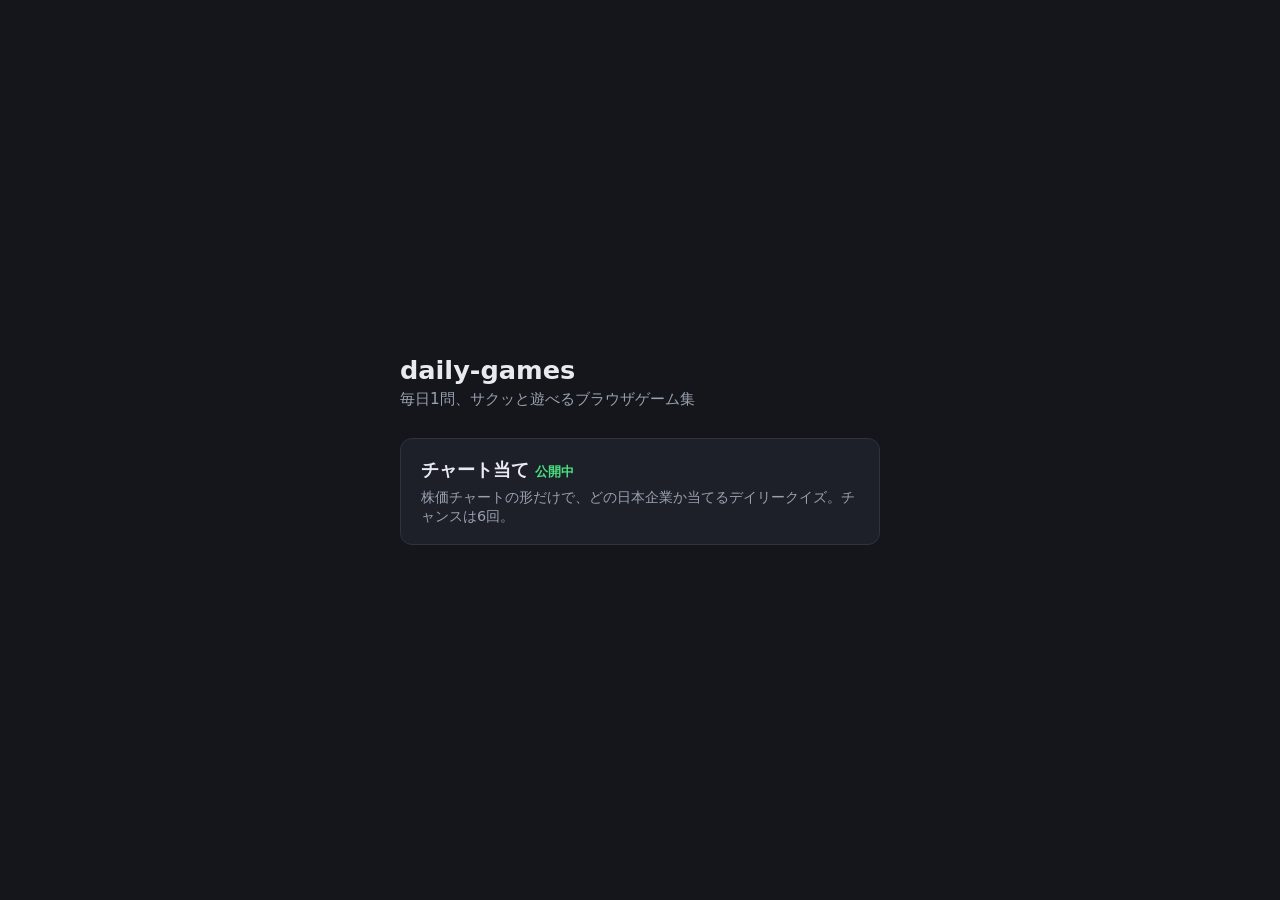
==== index.html @ 8954d0c3 "Add chart-guess daily quiz prototype with landing page Co-authored-by: Cursor <cursoragent@cursor.co" ====
<!DOCTYPE html>
<html lang="ja">
<head>
<meta charset="UTF-8" />
<meta name="viewport" content="width=device-width, initial-scale=1.0" />
<title>daily-games — 毎日遊べるミニゲーム集</title>
<meta name="description" content="毎日1問のデイリーブラウザゲーム集。" />
<style>
  :root { color-scheme: dark; }
  body {
    margin: 0;
    font-family: "Hiragino Sans", "Yu Gothic", system-ui, sans-serif;
    background: #14161c;
    color: #e8eaf0;
    display: flex;
    min-height: 100vh;
    align-items: center;
    justify-content: center;
  }
  .wrap { max-width: 480px; padding: 32px 20px; }
  h1 { font-size: 1.6rem; margin: 0 0 4px; }
  .sub { color: #9aa1b0; margin: 0 0 28px; font-size: .95rem; }
  a.game {
    display: block;
    background: #1d2029;
    border: 1px solid #2e3340;
    border-radius: 12px;
    padding: 18px 20px;
    text-decoration: none;
    color: inherit;
    transition: border-color .15s;
  }
  a.game:hover { border-color: #4ade80; }
  .game h2 { margin: 0 0 6px; font-size: 1.15rem; }
  .game p { margin: 0; color: #9aa1b0; font-size: .9rem; }
  .badge { color: #4ade80; font-size: .8rem; }
</style>
</head>
<body>
<div class="wrap">
  <h1>daily-games</h1>
  <p class="sub">毎日1問、サクッと遊べるブラウザゲーム集</p>
  <a class="game" href="./chart-guess/">
    <h2>チャート当て <span class="badge">公開中</span></h2>
    <p>株価チャートの形だけで、どの日本企業か当てるデイリークイズ。チャンスは6回。</p>
  </a>
</div>
</body>
</html>
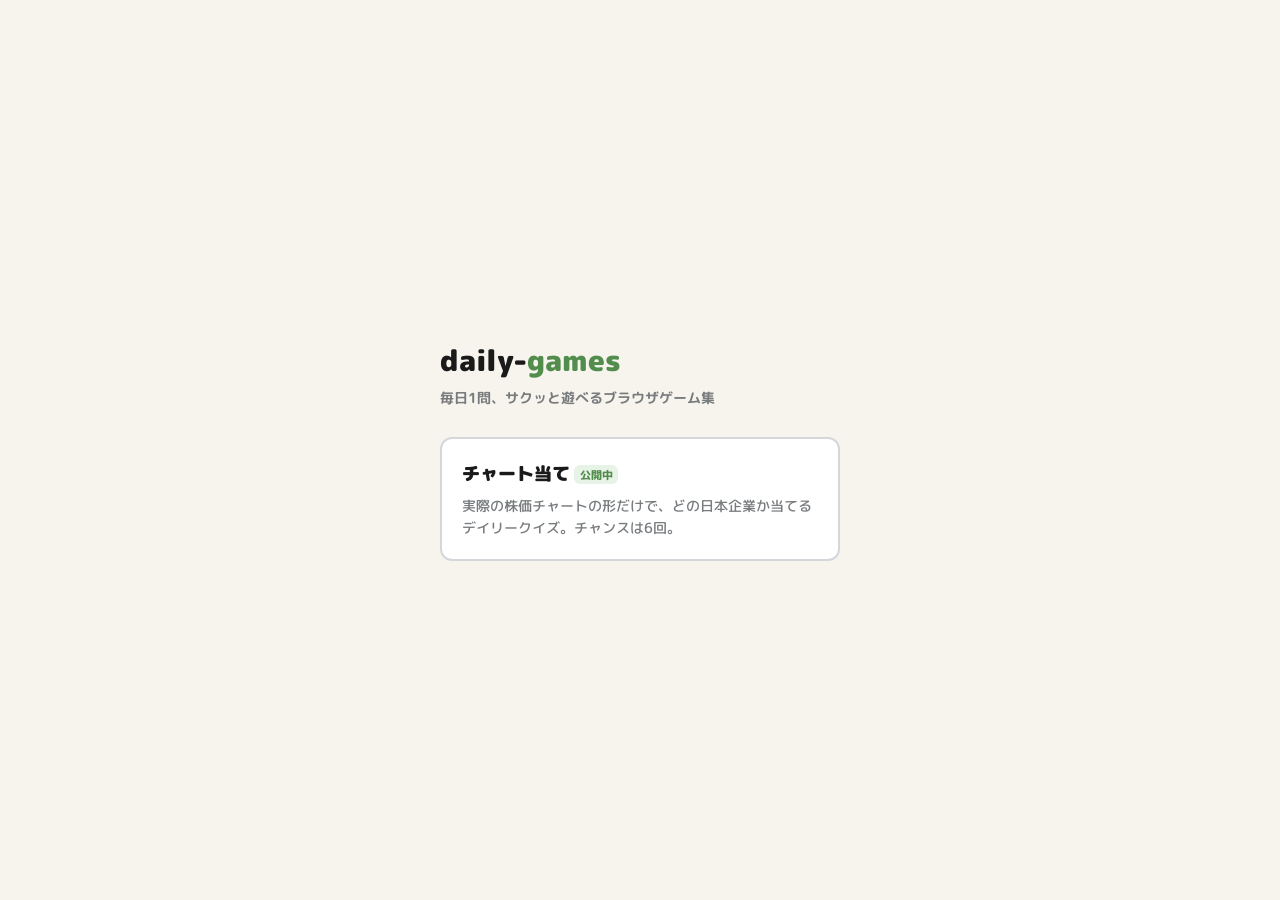
==== commit a45b24f0: "Add OGP and Twitter card meta tags with share image Co-authored-by: Cursor <cursoragent@cursor.com>" ====
--- a/index.html
+++ b/index.html
@@ -4,45 +4,73 @@
 <meta charset="UTF-8" />
 <meta name="viewport" content="width=device-width, initial-scale=1.0" />
 <title>daily-games — 毎日遊べるミニゲーム集</title>
-<meta name="description" content="毎日1問のデイリーブラウザゲーム集。" />
+<meta name="description" content="毎日1問のデイリーブラウザゲーム集。チャート当てなど、サクッと遊べるクイズを公開中。" />
+<link rel="canonical" href="https://kennatsu.github.io/daily-games/" />
+<meta property="og:type" content="website" />
+<meta property="og:locale" content="ja_JP" />
+<meta property="og:site_name" content="daily-games" />
+<meta property="og:title" content="daily-games — 毎日遊べるミニゲーム集" />
+<meta property="og:description" content="毎日1問のデイリーブラウザゲーム集。日本株チャートクイズ「チャート当て」公開中。" />
+<meta property="og:url" content="https://kennatsu.github.io/daily-games/" />
+<meta property="og:image" content="https://kennatsu.github.io/daily-games/og-image.png" />
+<meta property="og:image:width" content="1200" />
+<meta property="og:image:height" content="630" />
+<meta property="og:image:alt" content="daily-games — 毎日遊べるミニゲーム集" />
+<meta name="twitter:card" content="summary_large_image" />
+<meta name="twitter:title" content="daily-games — 毎日遊べるミニゲーム集" />
+<meta name="twitter:description" content="毎日1問のデイリーブラウザゲーム集。チャート当て公開中。" />
+<meta name="twitter:image" content="https://kennatsu.github.io/daily-games/og-image.png" />
+<meta name="twitter:image:alt" content="daily-games — 毎日遊べるミニゲーム集" />
+<link rel="preconnect" href="https://fonts.googleapis.com" />
+<link rel="preconnect" href="https://fonts.gstatic.com" crossorigin />
+<link href="https://fonts.googleapis.com/css2?family=M+PLUS+Rounded+1c:wght@700;900&display=swap" rel="stylesheet" />
 <style>
-  :root { color-scheme: dark; }
+  * { margin: 0; padding: 0; box-sizing: border-box; }
   body {
-    margin: 0;
-    font-family: "Hiragino Sans", "Yu Gothic", system-ui, sans-serif;
-    background: #14161c;
-    color: #e8eaf0;
+    font-family: "M PLUS Rounded 1c", "Hiragino Sans", "Yu Gothic", sans-serif;
+    background: #f7f4ed;
+    color: #1a1a1b;
     display: flex;
     min-height: 100vh;
     align-items: center;
     justify-content: center;
   }
-  .wrap { max-width: 480px; padding: 32px 20px; }
-  h1 { font-size: 1.6rem; margin: 0 0 4px; }
-  .sub { color: #9aa1b0; margin: 0 0 28px; font-size: .95rem; }
+  .wrap { max-width: 440px; width: 100%; padding: 32px 20px; }
+  h1 { font-size: 1.8rem; font-weight: 900; margin-bottom: 6px; }
+  h1 .accent { color: #538d4e; }
+  .sub { color: #787c7e; margin-bottom: 28px; font-size: 0.9rem; font-weight: 700; }
   a.game {
     display: block;
-    background: #1d2029;
-    border: 1px solid #2e3340;
+    background: #fff;
+    border: 2px solid #d3d6da;
     border-radius: 12px;
-    padding: 18px 20px;
+    padding: 20px;
     text-decoration: none;
     color: inherit;
-    transition: border-color .15s;
+    transition: border-color 0.15s;
   }
-  a.game:hover { border-color: #4ade80; }
-  .game h2 { margin: 0 0 6px; font-size: 1.15rem; }
-  .game p { margin: 0; color: #9aa1b0; font-size: .9rem; }
-  .badge { color: #4ade80; font-size: .8rem; }
+  a.game:hover { border-color: #6aaa64; }
+  .game h2 { font-size: 1.15rem; font-weight: 900; margin-bottom: 8px; }
+  .badge {
+    color: #538d4e;
+    background: #e8f3e7;
+    border-radius: 6px;
+    font-size: 0.68rem;
+    font-weight: 800;
+    padding: 0.15em 0.5em;
+    margin-left: 0.4em;
+    vertical-align: middle;
+  }
+  .game p { color: #787c7e; font-size: 0.85rem; line-height: 1.65; font-weight: 500; }
 </style>
 </head>
 <body>
 <div class="wrap">
-  <h1>daily-games</h1>
+  <h1>daily-<span class="accent">games</span></h1>
   <p class="sub">毎日1問、サクッと遊べるブラウザゲーム集</p>
   <a class="game" href="./chart-guess/">
-    <h2>チャート当て <span class="badge">公開中</span></h2>
-    <p>株価チャートの形だけで、どの日本企業か当てるデイリークイズ。チャンスは6回。</p>
+    <h2>チャート当て<span class="badge">公開中</span></h2>
+    <p>実際の株価チャートの形だけで、どの日本企業か当てるデイリークイズ。チャンスは6回。</p>
   </a>
 </div>
 </body>
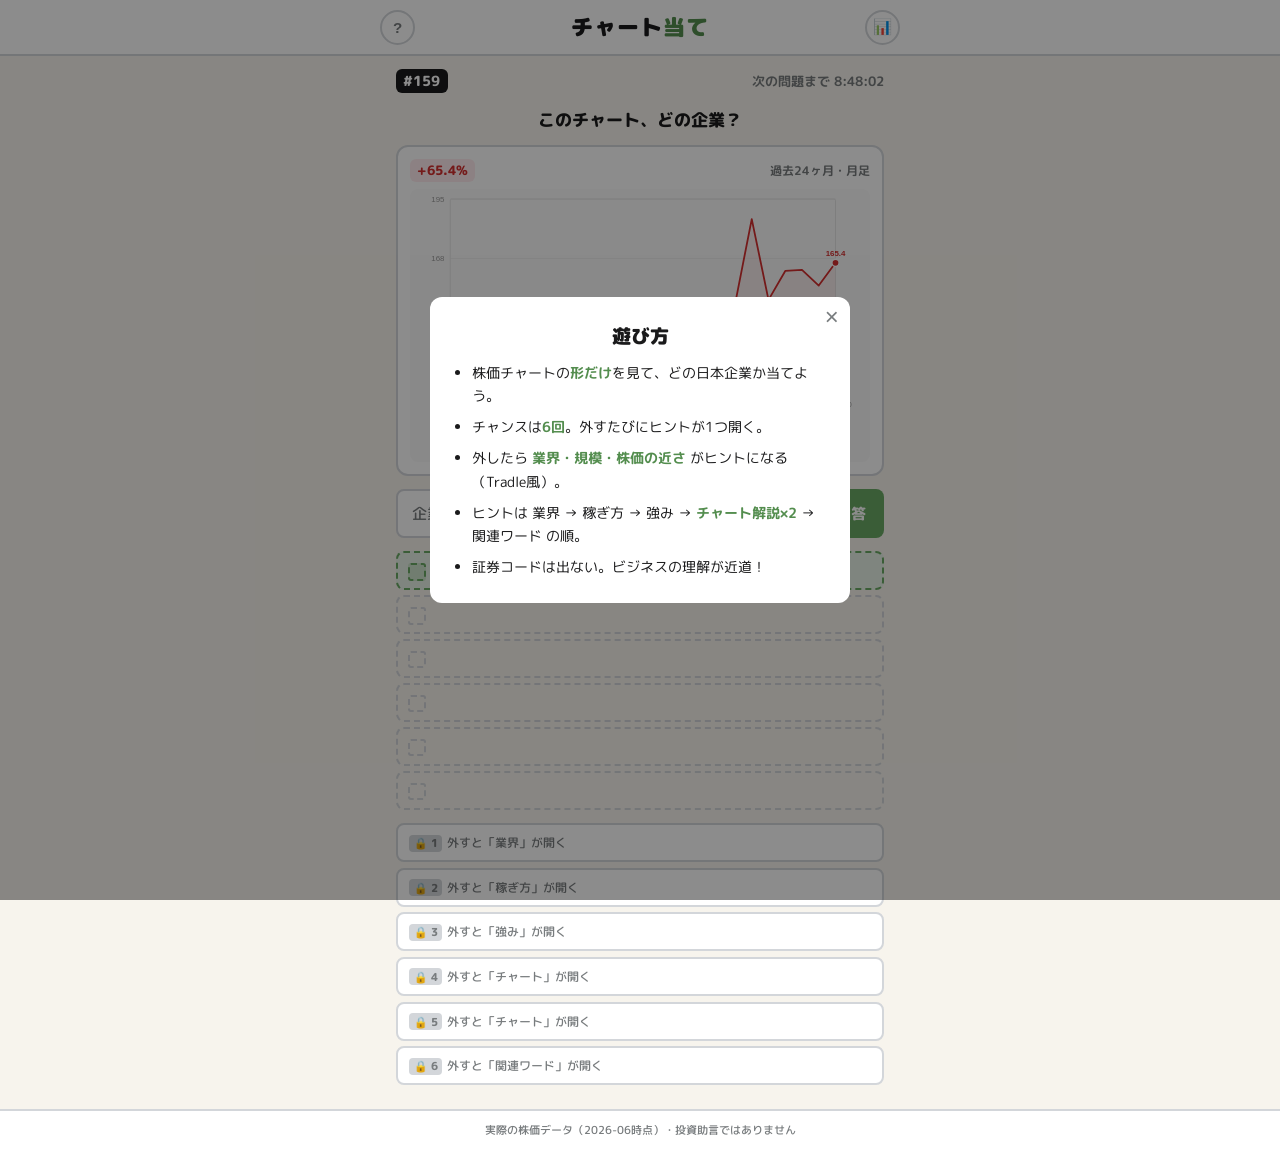
==== commit d49e227c: "Move game to repo root and prepare rename to chart-asate Co-authored-by: Cursor <cursoragent@cursor." ====
--- a/index.html
+++ b/index.html
@@ -3,75 +3,129 @@
 <head>
 <meta charset="UTF-8" />
 <meta name="viewport" content="width=device-width, initial-scale=1.0" />
-<title>daily-games — 毎日遊べるミニゲーム集</title>
-<meta name="description" content="毎日1問のデイリーブラウザゲーム集。チャート当てなど、サクッと遊べるクイズを公開中。" />
-<link rel="canonical" href="https://kennatsu.github.io/daily-games/" />
+<title>チャート当て — 毎日1問、日本株チャートクイズ</title>
+<meta name="description" content="実際の株価チャートの形だけで、どの日本企業か当てるデイリークイズ。毎日0時（JST）に新しい1問。" />
+<link rel="canonical" href="https://kennatsu.github.io/chart-asate/" />
 <meta property="og:type" content="website" />
 <meta property="og:locale" content="ja_JP" />
-<meta property="og:site_name" content="daily-games" />
-<meta property="og:title" content="daily-games — 毎日遊べるミニゲーム集" />
-<meta property="og:description" content="毎日1問のデイリーブラウザゲーム集。日本株チャートクイズ「チャート当て」公開中。" />
-<meta property="og:url" content="https://kennatsu.github.io/daily-games/" />
-<meta property="og:image" content="https://kennatsu.github.io/daily-games/og-image.png" />
+<meta property="og:site_name" content="チャート当て" />
+<meta property="og:title" content="チャート当て — 毎日1問、日本株チャートクイズ" />
+<meta property="og:description" content="実際の株価チャートの形だけで、どの日本企業か当てるデイリークイズ。毎日0時（JST）に新しい1問。" />
+<meta property="og:url" content="https://kennatsu.github.io/chart-asate/" />
+<meta property="og:image" content="https://kennatsu.github.io/chart-asate/og-image.png" />
 <meta property="og:image:width" content="1200" />
 <meta property="og:image:height" content="630" />
-<meta property="og:image:alt" content="daily-games — 毎日遊べるミニゲーム集" />
+<meta property="og:image:alt" content="チャート当て — このチャート、どの企業？" />
 <meta name="twitter:card" content="summary_large_image" />
-<meta name="twitter:title" content="daily-games — 毎日遊べるミニゲーム集" />
-<meta name="twitter:description" content="毎日1問のデイリーブラウザゲーム集。チャート当て公開中。" />
-<meta name="twitter:image" content="https://kennatsu.github.io/daily-games/og-image.png" />
-<meta name="twitter:image:alt" content="daily-games — 毎日遊べるミニゲーム集" />
+<meta name="twitter:title" content="チャート当て — 毎日1問、日本株チャートクイズ" />
+<meta name="twitter:description" content="実際の株価チャートの形だけで、どの日本企業か当てるデイリークイズ。" />
+<meta name="twitter:image" content="https://kennatsu.github.io/chart-asate/og-image.png" />
+<meta name="twitter:image:alt" content="チャート当て — このチャート、どの企業？" />
 <link rel="preconnect" href="https://fonts.googleapis.com" />
 <link rel="preconnect" href="https://fonts.gstatic.com" crossorigin />
-<link href="https://fonts.googleapis.com/css2?family=M+PLUS+Rounded+1c:wght@700;900&display=swap" rel="stylesheet" />
-<style>
-  * { margin: 0; padding: 0; box-sizing: border-box; }
-  body {
-    font-family: "M PLUS Rounded 1c", "Hiragino Sans", "Yu Gothic", sans-serif;
-    background: #f7f4ed;
-    color: #1a1a1b;
-    display: flex;
-    min-height: 100vh;
-    align-items: center;
-    justify-content: center;
-  }
-  .wrap { max-width: 440px; width: 100%; padding: 32px 20px; }
-  h1 { font-size: 1.8rem; font-weight: 900; margin-bottom: 6px; }
-  h1 .accent { color: #538d4e; }
-  .sub { color: #787c7e; margin-bottom: 28px; font-size: 0.9rem; font-weight: 700; }
-  a.game {
-    display: block;
-    background: #fff;
-    border: 2px solid #d3d6da;
-    border-radius: 12px;
-    padding: 20px;
-    text-decoration: none;
-    color: inherit;
-    transition: border-color 0.15s;
-  }
-  a.game:hover { border-color: #6aaa64; }
-  .game h2 { font-size: 1.15rem; font-weight: 900; margin-bottom: 8px; }
-  .badge {
-    color: #538d4e;
-    background: #e8f3e7;
-    border-radius: 6px;
-    font-size: 0.68rem;
-    font-weight: 800;
-    padding: 0.15em 0.5em;
-    margin-left: 0.4em;
-    vertical-align: middle;
-  }
-  .game p { color: #787c7e; font-size: 0.85rem; line-height: 1.65; font-weight: 500; }
-</style>
+<link href="https://fonts.googleapis.com/css2?family=M+PLUS+Rounded+1c:wght@400;700;800;900&display=swap" rel="stylesheet" />
+<link rel="stylesheet" href="style.css" />
 </head>
 <body>
-<div class="wrap">
-  <h1>daily-<span class="accent">games</span></h1>
-  <p class="sub">毎日1問、サクッと遊べるブラウザゲーム集</p>
-  <a class="game" href="./chart-guess/">
-    <h2>チャート当て<span class="badge">公開中</span></h2>
-    <p>実際の株価チャートの形だけで、どの日本企業か当てるデイリークイズ。チャンスは6回。</p>
-  </a>
+<header class="header">
+  <div class="header-inner">
+    <button class="icon-btn" id="btn-help" aria-label="遊び方">?</button>
+    <h1 class="logo">チャート<span class="logo-accent">当て</span></h1>
+    <button class="icon-btn" id="btn-stats" aria-label="成績">📊</button>
+  </div>
+</header>
+
+<main class="main">
+  <div class="daily-bar">
+    <span class="puzzle-no" id="puzzle-label"></span>
+    <span class="countdown" id="countdown"></span>
+  </div>
+  <p class="tagline">このチャート、どの企業？</p>
+
+  <section class="chart-card">
+    <div class="chart-meta">
+      <span class="chart-badge" id="chart-change"></span>
+      <span class="chart-period">過去24ヶ月・月足</span>
+    </div>
+    <svg id="chart" viewBox="0 0 640 380" role="img" aria-label="株価チャート"></svg>
+    <div class="chart-story" id="chart-story" aria-label="チャート解説"></div>
+  </section>
+
+  <section class="guess-area">
+    <form id="guess-form" autocomplete="off">
+      <div class="input-wrap">
+        <input
+          type="text"
+          id="guess-input"
+          placeholder="企業名を入力"
+          aria-label="企業名を入力"
+          aria-autocomplete="list"
+          aria-controls="ac-list"
+        />
+        <ul class="ac-list" id="ac-list" role="listbox"></ul>
+      </div>
+      <button type="submit" class="btn-primary" id="btn-submit">回答</button>
+    </form>
+  </section>
+
+  <section class="guess-grid" id="guess-grid" aria-label="回答履歴"></section>
+
+  <section class="hints" id="hints"></section>
+</main>
+
+<div class="toast" id="toast" role="status" aria-live="polite"></div>
+
+<!-- 結果モーダル -->
+<div class="modal-backdrop hidden" id="modal-result">
+  <div class="modal">
+    <button class="modal-close" data-close aria-label="閉じる">&times;</button>
+    <h2 id="result-title"></h2>
+    <p class="result-answer">正解: <strong id="result-answer"></strong> <span class="result-change" id="result-change"></span></p>
+    <p class="result-desc" id="result-desc"></p>
+    <div class="share-preview" id="share-preview"></div>
+    <button class="btn-primary btn-share" id="btn-share">結果をコピーしてシェア</button>
+    <p class="copy-note hidden" id="copy-note">コピーしました！</p>
+    <p class="next-note">次の問題は <strong>0:00 JST</strong> に更新</p>
+  </div>
 </div>
+
+<!-- 遊び方モーダル -->
+<div class="modal-backdrop hidden" id="modal-help">
+  <div class="modal">
+    <button class="modal-close" data-close aria-label="閉じる">&times;</button>
+    <h2>遊び方</h2>
+    <ul class="help-list">
+      <li>株価チャートの<strong>形だけ</strong>を見て、どの日本企業か当てよう。</li>
+      <li>チャンスは<strong>6回</strong>。外すたびにヒントが1つ開く。</li>
+      <li>外したら <strong>業界・規模・株価の近さ</strong> がヒントになる（Tradle風）。</li>
+      <li>ヒントは 業界 → 稼ぎ方 → 強み → <strong>チャート解説×2</strong> → 関連ワード の順。</li>
+      <li>証券コードは出ない。ビジネスの理解が近道！</li>
+    </ul>
+  </div>
+</div>
+
+<!-- 成績モーダル -->
+<div class="modal-backdrop hidden" id="modal-stats">
+  <div class="modal">
+    <button class="modal-close" data-close aria-label="閉じる">&times;</button>
+    <h2>あなたの成績</h2>
+    <div class="stats-grid">
+      <div class="stat"><span class="stat-num" id="stat-played">0</span><span class="stat-label">プレイ</span></div>
+      <div class="stat"><span class="stat-num" id="stat-winrate">0%</span><span class="stat-label">正解率</span></div>
+      <div class="stat"><span class="stat-num" id="stat-streak">0</span><span class="stat-label">連続</span></div>
+      <div class="stat"><span class="stat-num" id="stat-maxstreak">0</span><span class="stat-label">最長</span></div>
+    </div>
+    <h3 class="dist-title">推測回数の分布</h3>
+    <div class="dist-chart" id="stat-distribution"></div>
+  </div>
+</div>
+
+<footer class="footer">
+  <p>実際の株価データ（<span id="data-asof"></span>時点）・投資助言ではありません</p>
+</footer>
+
+<script src="series.js"></script>
+<script src="puzzles.js"></script>
+<script src="app.js"></script>
 </body>
 </html>
--- a/style.css
+++ b/style.css
@@ -0,0 +1,703 @@
+:root {
+  --bg: #f7f4ed;
+  --surface: #ffffff;
+  --ink: #1a1a1b;
+  --ink-dim: #787c7e;
+  --line: #d3d6da;
+  --green: #6aaa64;
+  --green-dark: #538d4e;
+  --green-soft: #e8f3e7;
+  --yellow: #ffc233;
+  --yellow-soft: #fff8e1;
+  --red: #e74c3c;
+  --red-soft: #fdecea;
+  --up: #d32f2f;
+  --up-soft: #ffebee;
+  --down: #1565c0;
+  --down-soft: #e3f2fd;
+  --blue: #4a90d9;
+  --radius: 12px;
+  --font: "M PLUS Rounded 1c", "Hiragino Sans", "Yu Gothic", sans-serif;
+  font-size: 16px;
+}
+
+* { margin: 0; padding: 0; box-sizing: border-box; }
+
+body {
+  background: var(--bg);
+  color: var(--ink);
+  font-family: var(--font);
+  min-height: 100vh;
+  display: flex;
+  flex-direction: column;
+}
+
+/* ---- Header ---- */
+.header {
+  border-bottom: 2px solid var(--line);
+  background: var(--surface);
+  padding: 0.6rem 1rem;
+}
+
+.header-inner {
+  max-width: 520px;
+  margin: 0 auto;
+  display: flex;
+  align-items: center;
+  justify-content: space-between;
+}
+
+.logo {
+  font-size: 1.35rem;
+  font-weight: 900;
+  letter-spacing: 0.04em;
+}
+
+.logo-accent {
+  color: var(--green-dark);
+}
+
+.icon-btn {
+  background: none;
+  border: 2px solid var(--line);
+  color: var(--ink-dim);
+  width: 2.2rem;
+  height: 2.2rem;
+  border-radius: 50%;
+  font-size: 0.95rem;
+  font-weight: 700;
+  cursor: pointer;
+  transition: background 0.15s, color 0.15s;
+}
+.icon-btn:hover { background: var(--bg); color: var(--ink); }
+
+/* ---- Main ---- */
+.main {
+  flex: 1;
+  width: 100%;
+  max-width: 520px;
+  margin: 0 auto;
+  padding: 0.8rem 1rem 1.5rem;
+  display: flex;
+  flex-direction: column;
+  gap: 0.85rem;
+}
+
+.daily-bar {
+  display: flex;
+  justify-content: space-between;
+  align-items: center;
+  font-size: 0.8rem;
+  font-weight: 700;
+  color: var(--ink-dim);
+}
+
+.puzzle-no {
+  background: var(--ink);
+  color: #fff;
+  border-radius: 6px;
+  padding: 0.15em 0.55em;
+  font-size: 0.85rem;
+  font-weight: 800;
+}
+
+.countdown { font-variant-numeric: tabular-nums; }
+
+.tagline {
+  text-align: center;
+  font-size: 1.05rem;
+  font-weight: 800;
+}
+
+/* ---- Chart ---- */
+.chart-card {
+  background: var(--surface);
+  border: 2px solid var(--line);
+  border-radius: var(--radius);
+  padding: 0.75rem;
+}
+
+.chart-meta {
+  font-size: 0.75rem;
+  color: var(--ink-dim);
+  margin-bottom: 0.4rem;
+  display: flex;
+  justify-content: space-between;
+  align-items: center;
+  gap: 0.5rem;
+  font-weight: 700;
+}
+
+.chart-badge {
+  font-weight: 800;
+  font-size: 0.82rem;
+  border-radius: 6px;
+  padding: 0.15em 0.55em;
+}
+.chart-badge.up { background: var(--up-soft); color: var(--up); }
+.chart-badge.down { background: var(--down-soft); color: var(--down); }
+
+#chart { width: 100%; height: auto; display: block; background: #fafafa; border-radius: 8px; }
+
+.chart-line-draw {
+  animation: chart-draw 1.4s ease-out forwards;
+}
+@keyframes chart-draw {
+  to { stroke-dashoffset: 0; }
+}
+
+.chart-marker.marker-pop {
+  animation: marker-pop 0.55s cubic-bezier(0.34, 1.56, 0.64, 1);
+  transform-origin: center;
+}
+@keyframes marker-pop {
+  0% { transform: scale(0); opacity: 0; }
+  100% { transform: scale(1); opacity: 1; }
+}
+
+.chart-card.win-pulse {
+  animation: win-pulse 0.65s ease-out;
+}
+@keyframes win-pulse {
+  0%, 100% { box-shadow: none; }
+  40% { box-shadow: 0 0 0 3px var(--green), 0 0 20px rgba(106, 170, 100, 0.35); }
+}
+
+.chart-story {
+  display: none;
+  flex-direction: column;
+  gap: 0.4rem;
+  margin-top: 0.6rem;
+}
+.chart-story.visible { display: flex; }
+
+.chart-note {
+  font-size: 0.78rem;
+  line-height: 1.55;
+  padding: 0.45rem 0.6rem;
+  border-radius: 8px;
+  border-left: 3px solid var(--line);
+  background: var(--bg);
+  font-weight: 500;
+}
+.chart-note.rise { border-left-color: var(--up); background: var(--up-soft); }
+.chart-note.drop { border-left-color: var(--down); background: var(--down-soft); }
+.chart-note.chart-note-new {
+  animation: note-slide 0.45s ease-out;
+}
+@keyframes note-slide {
+  0% { transform: translateX(-8px); opacity: 0; }
+  100% { transform: translateX(0); opacity: 1; }
+}
+.chart-note-icon {
+  display: inline-block;
+  font-weight: 900;
+  margin-right: 0.35em;
+  font-size: 0.85rem;
+}
+
+.hint .hint-tag.chart { background: #e3f2fd; color: var(--down); }
+.hint.revealed .hint-tag.chart { background: #bbdefb; color: #0d47a1; }
+.hint-locked { font-size: 0.78rem; color: var(--ink-dim); }
+
+/* ---- Guess grid (Wordle 6行 + Tradle フィードバック) ---- */
+.guess-grid {
+  display: flex;
+  flex-direction: column;
+  gap: 0.35rem;
+}
+
+.guess-row {
+  display: flex;
+  align-items: flex-start;
+  gap: 0.5rem;
+  border: 2px solid var(--line);
+  border-radius: 8px;
+  padding: 0.45rem 0.65rem;
+  font-size: 0.88rem;
+  font-weight: 700;
+  min-height: 2.5rem;
+}
+.guess-row.pending {
+  background: var(--surface);
+  border-color: var(--line);
+}
+.guess-row.anim-pop {
+  animation: guess-pop 0.32s cubic-bezier(0.34, 1.4, 0.64, 1);
+}
+.guess-row.anim-shake {
+  animation: row-shake 0.42s ease-in-out;
+}
+.guess-row.anim-reveal.anim-correct {
+  animation: guess-pop 0.32s cubic-bezier(0.34, 1.4, 0.64, 1), correct-flash 0.55s ease 0.1s forwards;
+  background: var(--green);
+  border-color: var(--green);
+  color: #fff;
+  align-items: center;
+}
+.guess-row.anim-reveal.anim-correct .guess-dot {
+  background: #fff;
+}
+.guess-row.anim-reveal.anim-wrong {
+  transition: background 0.25s, border-color 0.25s;
+}
+.guess-row.empty {
+  border-style: dashed;
+  color: var(--ink-dim);
+  font-weight: 500;
+  background: transparent;
+  align-items: center;
+  min-height: 2.2rem;
+}
+.guess-row.empty.active {
+  border-color: var(--green);
+  background: var(--green-soft);
+}
+.guess-row.wrong {
+  background: var(--surface);
+  border-color: var(--line);
+}
+.guess-row.correct {
+  background: var(--green);
+  border-color: var(--green);
+  color: #fff;
+  align-items: center;
+}
+
+.guess-dot {
+  width: 1.1rem;
+  height: 1.1rem;
+  border-radius: 3px;
+  flex-shrink: 0;
+  margin-top: 0.15rem;
+}
+.guess-row.correct .guess-dot { margin-top: 0; }
+.guess-dot.wrong { background: var(--ink-dim); }
+.guess-dot.correct { background: #fff; }
+.guess-dot.pending {
+  background: var(--line);
+  animation: dot-pulse 0.6s ease-in-out infinite;
+}
+.guess-row.anim-reveal .guess-dot.pending {
+  animation: dot-flip 0.45s ease forwards;
+}
+.guess-row.anim-reveal.anim-correct .guess-dot {
+  background: #fff;
+}
+.guess-row.anim-reveal.anim-wrong .guess-dot {
+  background: var(--ink-dim);
+}
+.guess-dot.empty-dot {
+  background: transparent;
+  border: 2px dashed var(--line);
+  border-radius: 3px;
+}
+.guess-row.empty.active .guess-dot.empty-dot {
+  border-color: var(--green);
+  background: rgba(106, 170, 100, 0.2);
+}
+
+.guess-body { flex: 1; min-width: 0; }
+
+.guess-text {
+  display: block;
+  overflow: hidden;
+  text-overflow: ellipsis;
+  white-space: nowrap;
+}
+
+.guess-placeholder {
+  font-size: 0.82rem;
+  color: var(--ink-dim);
+}
+
+.guess-feedback {
+  display: none;
+  flex-wrap: wrap;
+  gap: 0.3rem;
+  margin-top: 0.35rem;
+}
+.guess-row.wrong:not(.pending) .guess-feedback,
+.guess-row.anim-pills .guess-feedback {
+  display: flex;
+}
+.guess-row.anim-pills .fb-pill {
+  opacity: 0;
+  animation: pill-in 0.35s ease forwards;
+}
+.guess-row.anim-pills .fb-pill:nth-child(1) { animation-delay: 0.04s; }
+.guess-row.anim-pills .fb-pill:nth-child(2) { animation-delay: 0.12s; }
+.guess-row.anim-pills .fb-pill:nth-child(3) { animation-delay: 0.2s; }
+
+.fb-pill {
+  font-size: 0.65rem;
+  font-weight: 800;
+  padding: 0.15em 0.45em;
+  border-radius: 4px;
+  letter-spacing: 0.02em;
+}
+.fb-pill.match { background: var(--green-soft); color: var(--green-dark); }
+.fb-pill.partial { background: var(--yellow-soft); color: #b8860b; }
+.fb-pill.miss { background: #eee; color: var(--ink-dim); }
+
+@keyframes guess-pop {
+  0% { transform: scale(0.92); opacity: 0.4; }
+  100% { transform: scale(1); opacity: 1; }
+}
+@keyframes row-shake {
+  0%, 100% { transform: translateX(0); }
+  20% { transform: translateX(-5px); }
+  40% { transform: translateX(5px); }
+  60% { transform: translateX(-3px); }
+  80% { transform: translateX(3px); }
+}
+@keyframes correct-flash {
+  0% { filter: brightness(1); }
+  35% { filter: brightness(1.15); }
+  100% { filter: brightness(1); }
+}
+@keyframes dot-pulse {
+  0%, 100% { opacity: 0.5; }
+  50% { opacity: 1; }
+}
+@keyframes dot-flip {
+  0% { transform: rotateY(0deg) scale(1); }
+  50% { transform: rotateY(90deg) scale(0.85); }
+  100% { transform: rotateY(0deg) scale(1); }
+}
+@keyframes pill-in {
+  0% { transform: translateY(6px); opacity: 0; }
+  100% { transform: translateY(0); opacity: 1; }
+}
+
+@keyframes slide-in {
+  0% { transform: translateY(-6px); opacity: 0; }
+  100% { transform: translateY(0); opacity: 1; }
+}
+
+/* ---- Hints ---- */
+.hints { display: flex; flex-direction: column; gap: 0.35rem; }
+
+.hint {
+  background: var(--surface);
+  border: 2px solid var(--line);
+  border-radius: 8px;
+  padding: 0.5rem 0.7rem;
+  font-size: 0.82rem;
+  color: var(--ink-dim);
+  font-weight: 500;
+  transition: background 0.2s, border-color 0.2s;
+}
+.hint.revealed {
+  color: var(--ink);
+  border-color: var(--yellow);
+  background: var(--yellow-soft);
+}
+.hint.hint-unlock {
+  animation: hint-unlock 0.55s cubic-bezier(0.34, 1.3, 0.64, 1);
+}
+@keyframes hint-unlock {
+  0% { transform: scale(0.95); opacity: 0.5; border-color: var(--line); background: var(--surface); }
+  50% { transform: scale(1.02); }
+  100% { transform: scale(1); opacity: 1; border-color: var(--yellow); background: var(--yellow-soft); }
+}
+.hint .hint-tag {
+  display: inline-block;
+  background: var(--line);
+  border-radius: 4px;
+  color: var(--ink-dim);
+  font-weight: 800;
+  margin-right: 0.45em;
+  font-size: 0.68rem;
+  padding: 0.05em 0.4em;
+}
+.hint.revealed .hint-tag {
+  background: var(--yellow);
+  color: var(--ink);
+}
+
+@keyframes reveal {
+  0% { transform: scale(0.97); opacity: 0.5; }
+  100% { transform: scale(1); opacity: 1; }
+}
+
+/* ---- Input + オートコンプリート ---- */
+.guess-area { position: relative; }
+
+#guess-form { display: flex; gap: 0.5rem; }
+
+.input-wrap {
+  flex: 1;
+  position: relative;
+}
+
+#guess-input {
+  width: 100%;
+  background: var(--surface);
+  border: 2px solid var(--line);
+  border-radius: 8px;
+  color: var(--ink);
+  padding: 0.7rem 0.85rem;
+  font-size: 0.95rem;
+  font-weight: 700;
+  font-family: var(--font);
+}
+#guess-input:focus { outline: 2px solid var(--green); border-color: var(--green); }
+#guess-input:disabled { opacity: 0.5; }
+#guess-input::placeholder { color: var(--ink-dim); font-weight: 500; }
+
+.ac-list {
+  display: none;
+  position: absolute;
+  left: 0;
+  right: 0;
+  top: calc(100% + 4px);
+  background: var(--surface);
+  border: 2px solid var(--line);
+  border-radius: 8px;
+  list-style: none;
+  max-height: 220px;
+  overflow-y: auto;
+  z-index: 5;
+  box-shadow: 0 4px 12px rgba(0,0,0,0.08);
+}
+.ac-list.open { display: block; }
+
+.ac-item {
+  display: block;
+  width: 100%;
+  text-align: left;
+  background: none;
+  border: none;
+  padding: 0.55rem 0.85rem;
+  font-size: 0.88rem;
+  font-weight: 700;
+  font-family: var(--font);
+  color: var(--ink);
+  cursor: pointer;
+}
+.ac-item:hover, .ac-item.active {
+  background: var(--green-soft);
+  color: var(--green-dark);
+}
+
+#guess-form.shake {
+  animation: shake 0.4s ease-in-out;
+}
+
+@keyframes shake {
+  0%, 100% { transform: translateX(0); }
+  20% { transform: translateX(-6px); }
+  40% { transform: translateX(6px); }
+  60% { transform: translateX(-4px); }
+  80% { transform: translateX(4px); }
+}
+
+.toast {
+  position: fixed;
+  bottom: 1.2rem;
+  left: 50%;
+  transform: translateX(-50%) translateY(80px);
+  background: var(--ink);
+  color: #fff;
+  padding: 0.55rem 1rem;
+  border-radius: 8px;
+  font-size: 0.82rem;
+  font-weight: 700;
+  z-index: 20;
+  opacity: 0;
+  transition: transform 0.25s, opacity 0.25s;
+  pointer-events: none;
+  max-width: 90vw;
+  text-align: center;
+}
+.toast.visible {
+  transform: translateX(-50%) translateY(0);
+  opacity: 1;
+}
+
+.btn-primary {
+  background: var(--green);
+  color: #fff;
+  border: none;
+  border-radius: 8px;
+  padding: 0.7rem 1.1rem;
+  font-size: 0.95rem;
+  font-weight: 800;
+  font-family: var(--font);
+  cursor: pointer;
+  transition: background 0.15s;
+}
+.btn-primary:hover { background: var(--green-dark); }
+.btn-primary:disabled { opacity: 0.45; cursor: default; }
+
+.btn-share { width: 100%; margin-top: 0.2rem; }
+
+/* ---- Modals ---- */
+.modal-backdrop {
+  position: fixed;
+  inset: 0;
+  background: rgba(0, 0, 0, 0.45);
+  display: flex;
+  align-items: center;
+  justify-content: center;
+  padding: 1rem;
+  z-index: 10;
+}
+.modal-backdrop:not(.hidden) {
+  animation: fade-in 0.2s ease;
+}
+.modal-backdrop.hidden { display: none; }
+
+.modal {
+  position: relative;
+  background: var(--surface);
+  border-radius: var(--radius);
+  max-width: 420px;
+  width: 100%;
+  padding: 1.5rem;
+  display: flex;
+  flex-direction: column;
+  gap: 0.75rem;
+}
+.modal.modal-pop {
+  animation: modal-pop 0.35s cubic-bezier(0.34, 1.4, 0.64, 1);
+}
+@keyframes fade-in {
+  from { opacity: 0; }
+  to { opacity: 1; }
+}
+@keyframes modal-pop {
+  0% { transform: scale(0.88) translateY(12px); opacity: 0; }
+  100% { transform: scale(1) translateY(0); opacity: 1; }
+}
+
+.modal h2 { font-size: 1.2rem; font-weight: 900; text-align: center; }
+
+.modal-close {
+  position: absolute;
+  top: 0.5rem;
+  right: 0.7rem;
+  background: none;
+  border: none;
+  color: var(--ink-dim);
+  font-size: 1.5rem;
+  cursor: pointer;
+  line-height: 1;
+}
+.modal-close:hover { color: var(--ink); }
+
+.result-answer { font-weight: 700; text-align: center; }
+.result-answer strong { color: var(--green-dark); }
+.result-change { font-weight: 800; font-size: 0.85em; }
+.result-change.up { color: var(--up); }
+.result-change.down { color: var(--down); }
+
+.result-desc {
+  color: var(--ink-dim);
+  font-size: 0.88rem;
+  line-height: 1.65;
+  text-align: center;
+}
+
+.share-preview {
+  background: var(--bg);
+  border: 2px dashed var(--line);
+  border-radius: 8px;
+  padding: 0.7rem;
+  font-family: ui-monospace, monospace;
+  white-space: pre-wrap;
+  font-size: 0.85rem;
+  line-height: 1.5;
+  text-align: center;
+}
+
+.copy-note { color: var(--green-dark); font-weight: 800; font-size: 0.82rem; text-align: center; }
+.copy-note.hidden { display: none; }
+
+.next-note { color: var(--ink-dim); font-size: 0.78rem; text-align: center; }
+
+.help-list {
+  padding-left: 1.1rem;
+  display: flex;
+  flex-direction: column;
+  gap: 0.5rem;
+  font-size: 0.88rem;
+  line-height: 1.65;
+}
+.help-list strong { color: var(--green-dark); }
+
+.stats-grid { display: grid; grid-template-columns: repeat(4, 1fr); gap: 0.45rem; }
+
+.stat {
+  background: var(--bg);
+  border: 2px solid var(--line);
+  border-radius: 8px;
+  padding: 0.6rem 0.2rem;
+  display: flex;
+  flex-direction: column;
+  align-items: center;
+  gap: 0.15rem;
+}
+.stat-num { font-size: 1.35rem; font-weight: 900; }
+.stat-label { font-size: 0.62rem; color: var(--ink-dim); font-weight: 700; }
+
+.dist-title {
+  font-size: 0.78rem;
+  font-weight: 800;
+  color: var(--ink-dim);
+  text-align: center;
+  margin-top: 0.25rem;
+}
+
+.dist-chart { display: flex; flex-direction: column; gap: 0.3rem; }
+
+.dist-row {
+  display: grid;
+  grid-template-columns: 1.2rem 1fr 1.5rem;
+  align-items: center;
+  gap: 0.4rem;
+  font-size: 0.72rem;
+  font-weight: 800;
+}
+.dist-label { color: var(--ink-dim); text-align: center; }
+.dist-bar-wrap {
+  height: 1.1rem;
+  background: var(--bg);
+  border-radius: 4px;
+  overflow: hidden;
+}
+.dist-bar {
+  height: 100%;
+  background: var(--green);
+  border-radius: 4px;
+  min-width: 2px;
+  transition: width 0.3s ease;
+}
+.dist-bar.fail-bar { background: var(--ink-dim); }
+.dist-count { text-align: right; color: var(--ink-dim); font-variant-numeric: tabular-nums; }
+
+/* ---- Footer ---- */
+.footer {
+  border-top: 2px solid var(--line);
+  background: var(--surface);
+  color: var(--ink-dim);
+  font-size: 0.68rem;
+  text-align: center;
+  padding: 0.7rem;
+  font-weight: 500;
+}
+
+@media (max-width: 480px) {
+  #guess-form { flex-direction: column; }
+  .input-wrap, .btn-primary { width: 100%; }
+}
+
+@media (prefers-reduced-motion: reduce) {
+  *, *::before, *::after {
+    animation-duration: 0.01ms !important;
+    animation-iteration-count: 1 !important;
+    transition-duration: 0.01ms !important;
+  }
+  .chart-line-draw { stroke-dashoffset: 0; }
+}
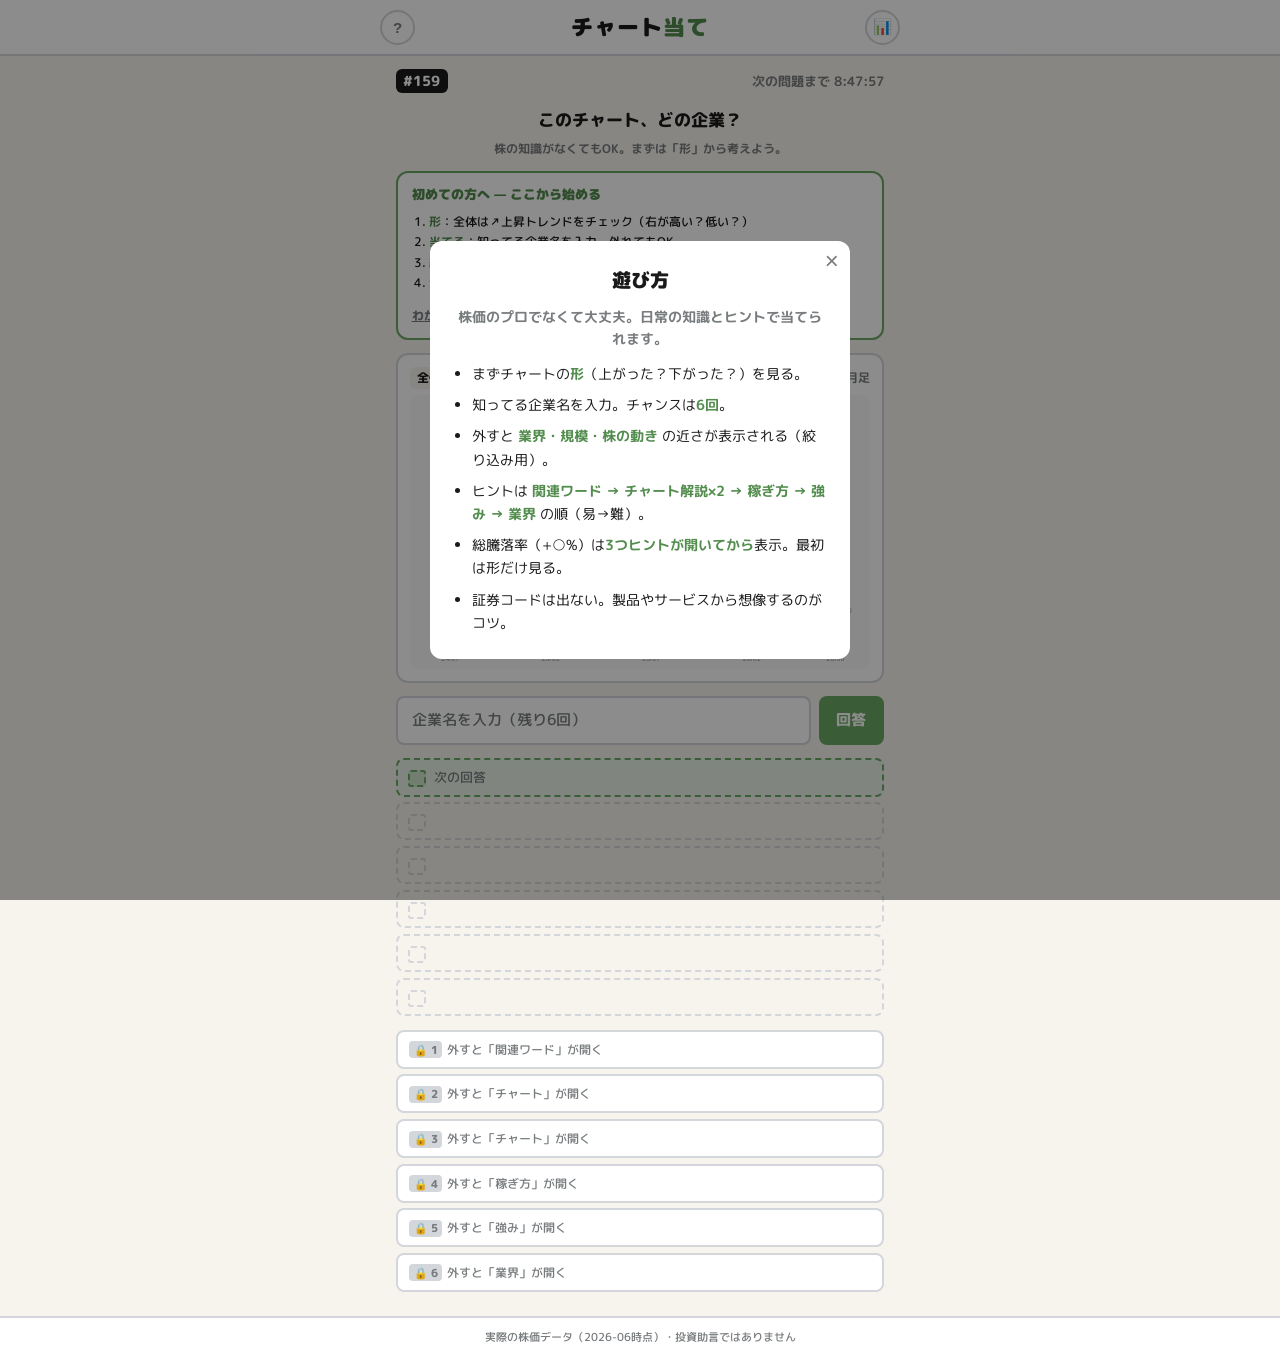
==== commit d7657f8c: "Phase 1: beginner-friendly hints, hidden change pct, reasoning guide Co-authored-by: Cursor <cursora" ====
--- a/index.html
+++ b/index.html
@@ -41,10 +41,23 @@
     <span class="countdown" id="countdown"></span>
   </div>
   <p class="tagline">このチャート、どの企業？</p>
+  <p class="tagline-sub">株の知識がなくてもOK。まずは「形」から考えよう。</p>
+
+  <section class="reasoning-guide" id="reasoning-guide">
+    <h2 class="guide-title">初めての方へ — ここから始める</h2>
+    <ol class="guide-steps">
+      <li><strong>形</strong>：<span id="guide-trend">全体の方向</span>をチェック（右が高い？低い？）</li>
+      <li><strong>当てる</strong>：知ってる企業名を入力。外れてもOK</li>
+      <li><strong>絞る</strong>：外すと「業界・規模・動きの似方」が教えてくれる</li>
+      <li><strong>深掘り</strong>：ヒントで「なぜ動いた？」が分かる（チャートの核心）</li>
+    </ol>
+    <button type="button" class="guide-dismiss" id="btn-dismiss-guide">わかった</button>
+  </section>
 
   <section class="chart-card">
     <div class="chart-meta">
-      <span class="chart-badge" id="chart-change"></span>
+      <span class="chart-trend" id="chart-trend"></span>
+      <span class="chart-badge locked" id="chart-change" title="ヒントが3つ開くと表示"></span>
       <span class="chart-period">過去24ヶ月・月足</span>
     </div>
     <svg id="chart" viewBox="0 0 640 380" role="img" aria-label="株価チャート"></svg>
@@ -81,6 +94,7 @@
     <button class="modal-close" data-close aria-label="閉じる">&times;</button>
     <h2 id="result-title"></h2>
     <p class="result-answer">正解: <strong id="result-answer"></strong> <span class="result-change" id="result-change"></span></p>
+    <p class="result-learn" id="result-learn"></p>
     <p class="result-desc" id="result-desc"></p>
     <div class="share-preview" id="share-preview"></div>
     <button class="btn-primary btn-share" id="btn-share">結果をコピーしてシェア</button>
@@ -94,12 +108,14 @@
   <div class="modal">
     <button class="modal-close" data-close aria-label="閉じる">&times;</button>
     <h2>遊び方</h2>
+    <p class="help-intro">株価のプロでなくて大丈夫。日常の知識とヒントで当てられます。</p>
     <ul class="help-list">
-      <li>株価チャートの<strong>形だけ</strong>を見て、どの日本企業か当てよう。</li>
-      <li>チャンスは<strong>6回</strong>。外すたびにヒントが1つ開く。</li>
-      <li>外したら <strong>業界・規模・株価の近さ</strong> がヒントになる（Tradle風）。</li>
-      <li>ヒントは 業界 → 稼ぎ方 → 強み → <strong>チャート解説×2</strong> → 関連ワード の順。</li>
-      <li>証券コードは出ない。ビジネスの理解が近道！</li>
+      <li>まずチャートの<strong>形</strong>（上がった？下がった？）を見る。</li>
+      <li>知ってる企業名を入力。チャンスは<strong>6回</strong>。</li>
+      <li>外すと <strong>業界・規模・株の動き</strong> の近さが表示される（絞り込み用）。</li>
+      <li>ヒントは <strong>関連ワード → チャート解説×2 → 稼ぎ方 → 強み → 業界</strong> の順（易→難）。</li>
+      <li>総騰落率（+○%）は<strong>3つヒントが開いてから</strong>表示。最初は形だけ見る。</li>
+      <li>証券コードは出ない。製品やサービスから想像するのがコツ。</li>
     </ul>
   </div>
 </div>
--- a/style.css
+++ b/style.css
@@ -109,6 +109,51 @@
   font-weight: 800;
 }
 
+.tagline-sub {
+  text-align: center;
+  font-size: 0.78rem;
+  color: var(--ink-dim);
+  font-weight: 700;
+  margin-top: -0.35rem;
+}
+
+.reasoning-guide {
+  background: var(--surface);
+  border: 2px solid var(--green);
+  border-radius: var(--radius);
+  padding: 0.75rem 0.85rem;
+}
+.reasoning-guide.hidden { display: none; }
+
+.guide-title {
+  font-size: 0.82rem;
+  font-weight: 900;
+  color: var(--green-dark);
+  margin-bottom: 0.45rem;
+}
+
+.guide-steps {
+  margin: 0 0 0.55rem 1.1rem;
+  font-size: 0.78rem;
+  line-height: 1.65;
+  color: var(--ink);
+  font-weight: 500;
+}
+.guide-steps strong { color: var(--green-dark); }
+
+.guide-dismiss {
+  background: none;
+  border: none;
+  color: var(--ink-dim);
+  font-size: 0.72rem;
+  font-weight: 800;
+  font-family: var(--font);
+  cursor: pointer;
+  padding: 0;
+  text-decoration: underline;
+}
+.guide-dismiss:hover { color: var(--ink); }
+
 /* ---- Chart ---- */
 .chart-card {
   background: var(--surface);
@@ -122,10 +167,20 @@
   color: var(--ink-dim);
   margin-bottom: 0.4rem;
   display: flex;
+  flex-wrap: wrap;
   justify-content: space-between;
   align-items: center;
-  gap: 0.5rem;
-  font-weight: 700;
+  gap: 0.35rem 0.5rem;
+  font-weight: 700;
+}
+
+.chart-trend {
+  font-weight: 800;
+  font-size: 0.78rem;
+  color: var(--ink);
+  background: var(--bg);
+  border-radius: 6px;
+  padding: 0.15em 0.55em;
 }
 
 .chart-badge {
@@ -136,6 +191,12 @@
 }
 .chart-badge.up { background: var(--up-soft); color: var(--up); }
 .chart-badge.down { background: var(--down-soft); color: var(--down); }
+.chart-badge.locked {
+  background: #eee;
+  color: var(--ink-dim);
+  font-size: 0.68rem;
+}
+.chart-badge.hidden { display: none; }
 
 #chart { width: 100%; height: auto; display: block; background: #fafafa; border-radius: 8px; }
 
@@ -593,6 +654,17 @@
 .result-change.up { color: var(--up); }
 .result-change.down { color: var(--down); }
 
+.result-learn {
+  color: var(--green-dark);
+  font-size: 0.85rem;
+  font-weight: 700;
+  line-height: 1.6;
+  text-align: center;
+  background: var(--green-soft);
+  border-radius: 8px;
+  padding: 0.55rem 0.65rem;
+}
+
 .result-desc {
   color: var(--ink-dim);
   font-size: 0.88rem;
@@ -616,6 +688,14 @@
 .copy-note.hidden { display: none; }
 
 .next-note { color: var(--ink-dim); font-size: 0.78rem; text-align: center; }
+
+.help-intro {
+  font-size: 0.88rem;
+  color: var(--ink-dim);
+  line-height: 1.6;
+  text-align: center;
+  font-weight: 600;
+}
 
 .help-list {
   padding-left: 1.1rem;
